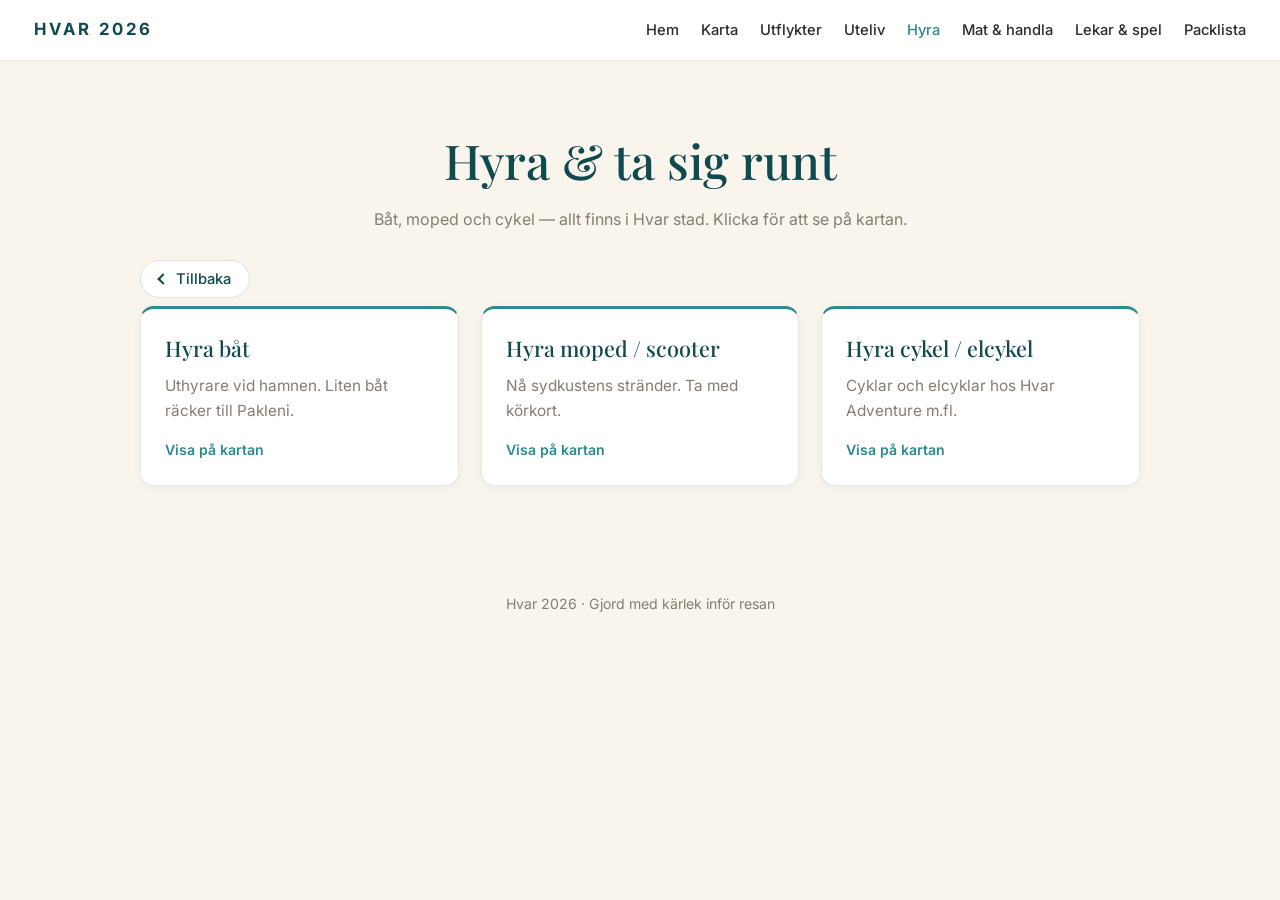
==== hyra.html @ 2abfb2a5 "Hvar 2026 – reseguide för gänget Co-Authored-By: Claude Opus 4.8 (1M context) <noreply@anthropic.com" ====
<!DOCTYPE html>
<html lang="sv">
<head>
  <meta charset="UTF-8" />
  <meta name="viewport" content="width=device-width, initial-scale=1.0" />
  <title>Hyra · Hvar 2026</title>
  <link rel="preconnect" href="https://fonts.googleapis.com">
  <link href="https://fonts.googleapis.com/css2?family=Playfair+Display:wght@400;500;600&family=Inter:wght@400;500;600&display=swap" rel="stylesheet">
  <link rel="stylesheet" href="style.css">
</head>
<body>

  <nav class="topp" data-aktiv="hyra.html"></nav>

  <div class="sidhuvud">
    <h1>Hyra &amp; ta sig runt</h1>
    <p>Båt, moped och cykel — allt finns i Hvar stad. Klicka för att se på kartan.</p>
  </div>

  <main>
    <div class="kort-grid" id="hyra"></div>
  </main>

  <footer>Hvar 2026 · Gjord med kärlek inför resan</footer>

  <script src="data.js"></script>
  <script src="app.js"></script>
  <script>renderKort(hyra, "#hyra");</script>
</body>
</html>
---- style.css ----
/* ===========================================================
   Hvar 2026 — delad stil för alla sidor
   =========================================================== */
:root {
  --sand: #faf5ec;   /* varm gräddvit sand */
  --hav:  #2b8a8f;   /* turkost hav */
  --djup: #0f4a4f;   /* djupt havsblått */
  --guld: #dd8a5c;   /* varm terrakotta (solnedgång) */
  --text: #2f2b28;   /* varm mörk */
  --mjuk: #877d6f;   /* varm mjuk grå */
}
* { box-sizing: border-box; margin: 0; padding: 0; }
html { scroll-behavior: smooth; }
body {
  font-family: "Inter", -apple-system, "Segoe UI", Roboto, sans-serif;
  color: var(--text);
  background: var(--sand);
  line-height: 1.65;
}
a { color: inherit; }

/* ---------- Toppmeny (samma på alla sidor) ---------- */
nav.topp {
  position: sticky; top: 0; z-index: 1000;
  display: flex; align-items: center; justify-content: space-between;
  gap: 20px; flex-wrap: wrap;
  padding: 16px 34px;
  background: rgba(255,255,255,0.92); backdrop-filter: blur(8px);
  border-bottom: 1px solid #ece8e0;
}
nav.topp .logo { font-weight: 700; letter-spacing: 3px; color: var(--djup); text-decoration: none; font-size: 1.05rem; }
nav.topp .lankar { display: flex; gap: 22px; flex-wrap: wrap; }
nav.topp .lankar a { color: var(--text); text-decoration: none; font-size: 0.92rem; font-weight: 500; }
nav.topp .lankar a:hover, nav.topp .lankar a.aktiv { color: var(--hav); }
nav.topp .meny-knapp { display: none; flex-direction: column; gap: 5px; background: none; border: none; cursor: pointer; padding: 6px; }
nav.topp .meny-knapp span { width: 24px; height: 2px; background: var(--djup); border-radius: 2px; }

/* ---------- Hero (startsidan) ---------- */
header.hero {
  position: relative; min-height: 92vh; overflow: hidden;
  display: flex; flex-direction: column; align-items: center; justify-content: center;
  text-align: center; color: white; padding: 70px 20px;
  background: linear-gradient(180deg, #17696e 0%, #2b8a8f 28%, #57a79c 46%, #f0b071 74%, #e2884f 100%);
}
header.hero .sol {
  position: absolute; left: 50%; top: 62%; width: 240px; height: 240px;
  transform: translate(-50%, -50%); border-radius: 50%;
  background: radial-gradient(circle, rgba(255,248,228,0.95) 0%, rgba(255,226,162,0.7) 40%, rgba(255,200,130,0) 70%);
  animation: solglod 6s ease-in-out infinite;
}
@keyframes solglod {
  0%, 100% { transform: translate(-50%,-50%) scale(1); opacity: 0.9; }
  50% { transform: translate(-50%,-50%) scale(1.09); opacity: 1; }
}
@keyframes hero-in { from { opacity: 0; transform: translateY(26px); } to { opacity: 1; transform: translateY(0); } }
header.hero h1 { animation: hero-in 1.1s cubic-bezier(.2,.7,.2,1) both; }
header.hero .ingress { animation: hero-in 1.1s cubic-bezier(.2,.7,.2,1) .18s both; }
header.hero .meta { animation: hero-in 1.1s cubic-bezier(.2,.7,.2,1) .34s both; }
header.hero .nedrakning { animation: hero-in 1.1s cubic-bezier(.2,.7,.2,1) .5s both; }
header.hero .scroll-cue {
  position: absolute; bottom: 26px; left: 50%; width: 22px; height: 22px;
  border-right: 2px solid rgba(255,255,255,0.85); border-bottom: 2px solid rgba(255,255,255,0.85);
  transform: translateX(-50%) rotate(45deg); animation: cue 1.9s ease-in-out infinite;
}
@keyframes cue {
  0%, 100% { transform: translateX(-50%) rotate(45deg) translate(0,0); opacity: 0.85; }
  50% { transform: translateX(-50%) rotate(45deg) translate(5px,5px); opacity: 0.4; }
}
header.hero::after {
  content: ""; position: absolute; inset: 0; z-index: 1;
  background: radial-gradient(130% 85% at 50% 42%, rgba(8,48,52,0.32) 0%, rgba(8,48,52,0) 58%);
}
header.hero > * { position: relative; z-index: 2; }
header.hero h1 {
  font-family: "Playfair Display", serif; font-weight: 500;
  font-size: clamp(3.4rem, 11vw, 7rem); line-height: 0.95; margin-bottom: 18px;
  text-shadow: 0 4px 30px rgba(0,0,0,0.3);
}
header.hero .ingress {
  max-width: 580px; font-size: clamp(1.05rem, 2.3vw, 1.35rem);
  text-shadow: 0 2px 14px rgba(0,0,0,0.35);
}
header.hero .meta { margin-top: 14px; font-size: 0.95rem; letter-spacing: 1px; opacity: 0.92; text-shadow: 0 1px 8px rgba(0,0,0,0.3); }
header.hero .nedrakning {
  margin-top: 28px; font-size: 1rem; background: rgba(255,255,255,0.14);
  backdrop-filter: blur(6px); border: 1px solid rgba(255,255,255,0.35);
  padding: 12px 26px; border-radius: 999px;
}
header.hero .nedrakning .antal { font-size: 1.45rem; font-weight: 700; margin: 0 3px 0 8px; }
header.hero .nedrakning .antal:first-child { margin-left: 0; }

/* ---------- Sidhuvud (undersidor) ---------- */
.sidhuvud { max-width: 1040px; margin: 0 auto; padding: 60px 20px 4px; text-align: center; }
.sidhuvud h1 { font-family: "Playfair Display", serif; font-weight: 500; font-size: clamp(2.2rem, 6vw, 3rem); color: var(--djup); }
.sidhuvud p { color: var(--mjuk); margin-top: 6px; }

/* ---------- Innehåll ---------- */
main { max-width: 1040px; margin: 0 auto; padding: 24px 20px 60px; }

/* ---------- Tillbaka-knapp ---------- */
.tillbaka {
  display: inline-flex; align-items: center; gap: 9px;
  background: #fff; border: 1px solid #e6e0d4; color: var(--djup);
  border-radius: 999px; padding: 9px 18px; font-size: 0.92rem; font-weight: 500;
  cursor: pointer; margin-bottom: 8px; font-family: inherit; transition: 0.15s;
}
.tillbaka:hover { border-color: var(--hav); color: var(--hav); }
.tillbaka .pil { width: 8px; height: 8px; border-left: 2px solid currentColor; border-bottom: 2px solid currentColor; transform: rotate(45deg); }
.grupp-rubrik {
  font-weight: 600; color: var(--hav); text-transform: uppercase;
  letter-spacing: 1.5px; font-size: 0.8rem; margin: 40px 0 16px; text-align: center;
}
.grupp-rubrik:first-child { margin-top: 8px; }

/* ---------- Kort ---------- */
.kort-grid { display: grid; grid-template-columns: repeat(auto-fit, minmax(270px, 1fr)); gap: 22px; }
.kort {
  background: white; border-radius: 14px; overflow: hidden; text-decoration: none; color: inherit;
  border: 1px solid #ece8e0; border-top: 3px solid var(--hav);
  box-shadow: 0 2px 10px rgba(0,0,0,0.05); transition: transform 0.2s, box-shadow 0.2s;
  display: flex; flex-direction: column;
}
a.kort:hover { transform: translateY(-3px); box-shadow: 0 10px 24px rgba(0,0,0,0.11); }
.kort .inner { padding: 22px 24px 24px; flex: 1; display: flex; flex-direction: column; }
.kort-typ { font-size: 0.72rem; font-weight: 600; text-transform: uppercase; letter-spacing: 1px; color: var(--guld); margin-bottom: 6px; }
.kort h3 { font-family: "Playfair Display", serif; font-weight: 500; color: var(--djup); font-size: 1.35rem; margin-bottom: 6px; }
.kort p { margin: 0; color: var(--mjuk); font-size: 0.96rem; }
.kort .lank { margin-top: 14px; color: var(--hav); font-weight: 600; font-size: 0.88rem; }
.kort.info { border-top-color: var(--guld); }

/* ---------- Startsidans meny-rutor ---------- */
.meny-grid { display: grid; grid-template-columns: repeat(auto-fit, minmax(230px, 1fr)); gap: 20px; margin-top: 8px; }

/* ---------- Boende-ruta ---------- */
.boende {
  background: linear-gradient(135deg, var(--hav), var(--djup)); color: white;
  border-radius: 18px; padding: 30px 36px; box-shadow: 0 6px 22px rgba(0,0,0,0.12);
  text-decoration: none; display: block; transition: transform 0.2s, box-shadow 0.2s; margin-top: 40px;
}
.boende:hover { transform: translateY(-3px); box-shadow: 0 16px 36px rgba(0,0,0,0.22); }
.boende h3 { font-family: "Playfair Display", serif; font-weight: 500; font-size: 1.7rem; margin-bottom: 4px; }
.boende p { opacity: 0.92; }
.boende .lank-vit { margin-top: 8px; font-size: 0.85rem; font-weight: 600; opacity: 0.95; }

/* ---------- Karta ---------- */
#karta { height: 70vh; min-height: 460px; border-radius: 18px; box-shadow: 0 5px 20px rgba(0,0,0,0.09); }
.prick-ikon span { display: block; width: 100%; height: 100%; border-radius: 50%; border: 2px solid #fff; box-shadow: 0 1px 5px rgba(0,0,0,0.45); }
.leaflet-popup-content { margin: 12px 16px !important; width: 210px !important; }
.popup-text b { font-family: "Playfair Display", serif; font-size: 1.1rem; color: var(--djup); }
.popup-text span { display: block; color: var(--mjuk); font-size: 0.85rem; margin-top: 3px; }
.kart-hint { text-align: center; color: var(--mjuk); font-size: 0.88rem; margin-top: 18px; }
.kart-teckenforklaring { display: flex; gap: 10px; flex-wrap: wrap; justify-content: center; margin-top: 10px; color: var(--mjuk); font-size: 0.9rem; }
.kart-teckenforklaring span { display: inline-flex; align-items: center; gap: 7px; cursor: pointer; padding: 7px 14px; border-radius: 999px; border: 1px solid transparent; transition: 0.15s; }
.kart-teckenforklaring span:hover { background: #fff; border-color: #e6e0d4; }
.kart-teckenforklaring span.aktiv { background: #fff; border-color: var(--hav); color: var(--djup); font-weight: 600; }
.kart-teckenforklaring i { width: 13px; height: 13px; border-radius: 50%; border: 2px solid #fff; box-shadow: 0 1px 3px rgba(0,0,0,0.3); }

/* ---------- Packlista ---------- */
ul.packlista { list-style: none; display: grid; grid-template-columns: repeat(auto-fill, minmax(230px, 1fr)); gap: 10px; max-width: 820px; margin: 0 auto; }
ul.packlista li { background: white; padding: 14px 16px; border-radius: 12px; box-shadow: 0 2px 8px rgba(0,0,0,0.06); display: flex; align-items: center; gap: 12px; }
ul.packlista input { width: 20px; height: 20px; cursor: pointer; accent-color: var(--hav); flex-shrink: 0; }
ul.packlista label { cursor: pointer; }
ul.packlista input:checked + label { text-decoration: line-through; opacity: 0.42; }

/* ---------- Matlag-hjul ---------- */
.matlag { background: white; border: 1px solid #ece8e0; border-radius: 14px; padding: 24px 26px; max-width: 760px; margin: 0 auto; }
.matlag p { color: var(--mjuk); margin-bottom: 18px; }
.matlag p b { color: var(--text); }
.hjul { display: flex; gap: 14px; align-items: center; flex-wrap: wrap; }
.hjul-namn { flex: 1; min-width: 220px; font-family: "Playfair Display", serif; font-size: 1.5rem; color: var(--djup); background: var(--sand); border-radius: 10px; padding: 14px 18px; text-align: center; }
.hjul button { background: var(--hav); color: white; border: none; border-radius: 10px; padding: 14px 28px; font-size: 1rem; font-weight: 600; cursor: pointer; transition: background 0.15s; }
.hjul button:hover { background: var(--djup); }
.hjul button:disabled { opacity: 0.6; cursor: default; }

/* ---------- Inköpslista ---------- */
.inkop { max-width: 640px; margin: 0 auto; }
.inkop-form { display: flex; gap: 10px; margin-bottom: 16px; }
.inkop-form input { flex: 1; padding: 13px 16px; border: 1px solid #dcd7cd; border-radius: 10px; font-size: 1rem; font-family: inherit; }
.inkop-form input:focus { outline: none; border-color: var(--hav); }
.inkop-form button { background: var(--hav); color: white; border: none; border-radius: 10px; padding: 0 22px; font-weight: 600; cursor: pointer; }
.inkop-form button:hover { background: var(--djup); }
.inkop-lista { list-style: none; }
.inkop-lista li { display: flex; align-items: center; gap: 12px; background: white; border: 1px solid #ece8e0; border-radius: 10px; padding: 12px 14px; margin-bottom: 8px; }
.inkop-lista input[type=checkbox] { width: 20px; height: 20px; accent-color: var(--hav); cursor: pointer; flex-shrink: 0; }
.inkop-lista label { flex: 1; }
.inkop-lista label.klar { text-decoration: line-through; opacity: 0.45; }
.inkop-lista .bort { background: none; border: none; color: #c0392b; font-size: 1.4rem; line-height: 1; cursor: pointer; padding: 0 6px; }
.inkop-info { color: var(--mjuk); font-size: 0.85rem; margin-top: 14px; }

/* ---------- Sidfot ---------- */
footer { text-align: center; padding: 46px 20px; color: var(--mjuk); font-size: 0.88rem; }

@media (max-width: 760px) {
  nav.topp { padding: 14px 18px; }
  nav.topp .meny-knapp { display: flex; }
  nav.topp .lankar {
    display: none; width: 100%; flex-basis: 100%;
    flex-direction: column; gap: 0; padding-top: 8px;
  }
  nav.topp.open .lankar { display: flex; }
  nav.topp .lankar a { padding: 12px 4px; font-size: 1.05rem; border-top: 1px solid #efe9de; }
}
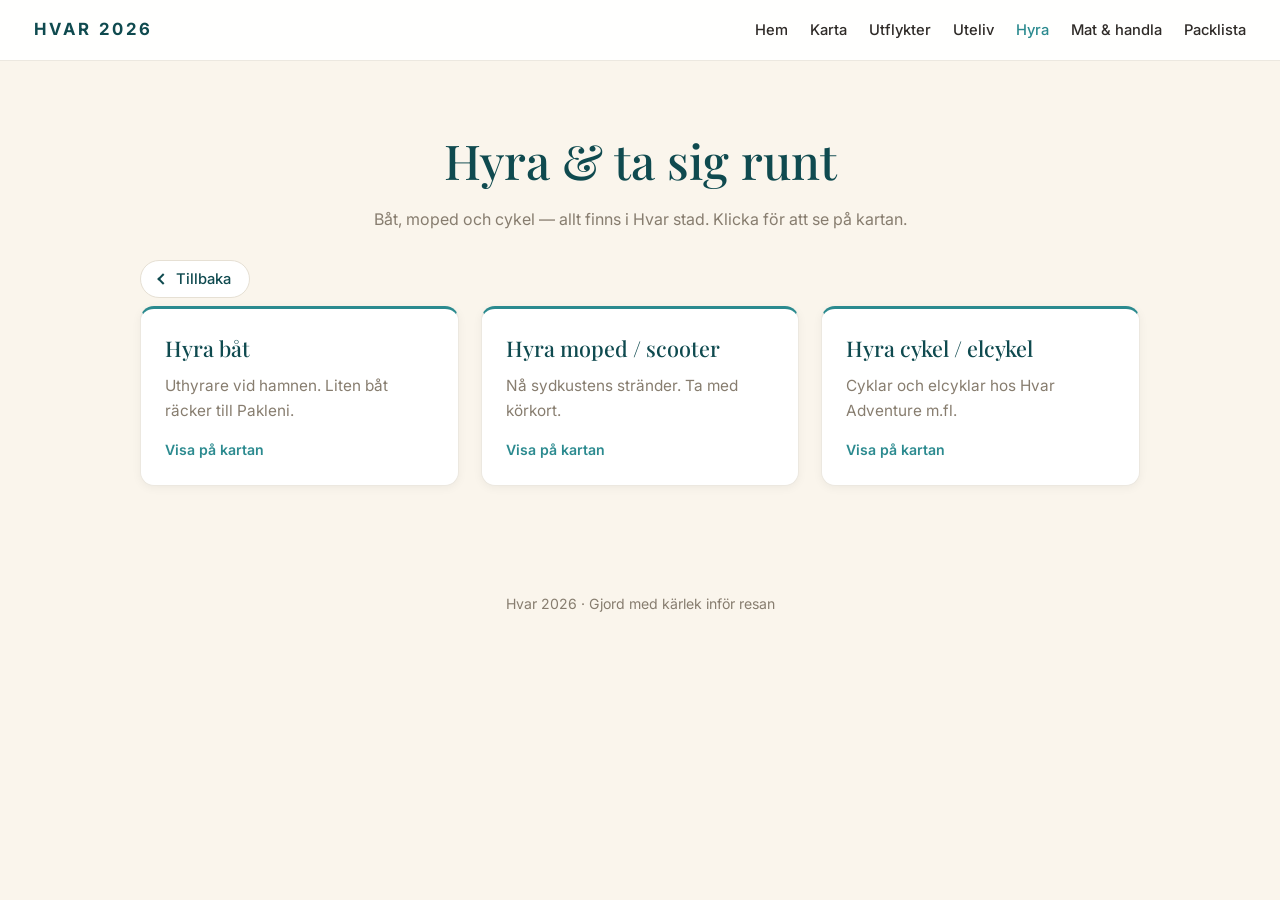
==== commit 3563e3f4: "Cache-brytare pa delade filer (v2) Co-Authored-By: Claude Opus 4.8 (1M context) <noreply@anthropic.c" ====
--- a/hyra.html
+++ b/hyra.html
@@ -6,7 +6,7 @@
   <title>Hyra · Hvar 2026</title>
   <link rel="preconnect" href="https://fonts.googleapis.com">
   <link href="https://fonts.googleapis.com/css2?family=Playfair+Display:wght@400;500;600&family=Inter:wght@400;500;600&display=swap" rel="stylesheet">
-  <link rel="stylesheet" href="style.css">
+  <link rel="stylesheet" href="style.css?v=2">
 </head>
 <body>
 
@@ -23,8 +23,8 @@
 
   <footer>Hvar 2026 · Gjord med kärlek inför resan</footer>
 
-  <script src="data.js"></script>
-  <script src="app.js"></script>
+  <script src="data.js?v=2"></script>
+  <script src="app.js?v=2"></script>
   <script>renderKort(hyra, "#hyra");</script>
 </body>
 </html>
--- a/style.css
+++ b/style.css
@@ -125,8 +125,13 @@
 .kort-typ { font-size: 0.72rem; font-weight: 600; text-transform: uppercase; letter-spacing: 1px; color: var(--guld); margin-bottom: 6px; }
 .kort h3 { font-family: "Playfair Display", serif; font-weight: 500; color: var(--djup); font-size: 1.35rem; margin-bottom: 6px; }
 .kort p { margin: 0; color: var(--mjuk); font-size: 0.96rem; }
-.kort .lank { margin-top: 14px; color: var(--hav); font-weight: 600; font-size: 0.88rem; }
+.kort-lankar { margin-top: 14px; display: flex; gap: 18px; flex-wrap: wrap; }
+.kort .lank { color: var(--hav); font-weight: 600; font-size: 0.88rem; }
+.kort .boka { color: var(--guld); font-weight: 600; font-size: 0.88rem; cursor: pointer; }
+.kort .boka:hover { text-decoration: underline; }
 .kort.info { border-top-color: var(--guld); }
+.popup-lank { display: inline-block; margin-top: 8px; margin-right: 14px; color: var(--guld); font-weight: 600; font-size: 0.85rem; text-decoration: none; }
+.popup-lank:hover { text-decoration: underline; }
 
 /* ---------- Startsidans meny-rutor ---------- */
 .meny-grid { display: grid; grid-template-columns: repeat(auto-fit, minmax(230px, 1fr)); gap: 20px; margin-top: 8px; }
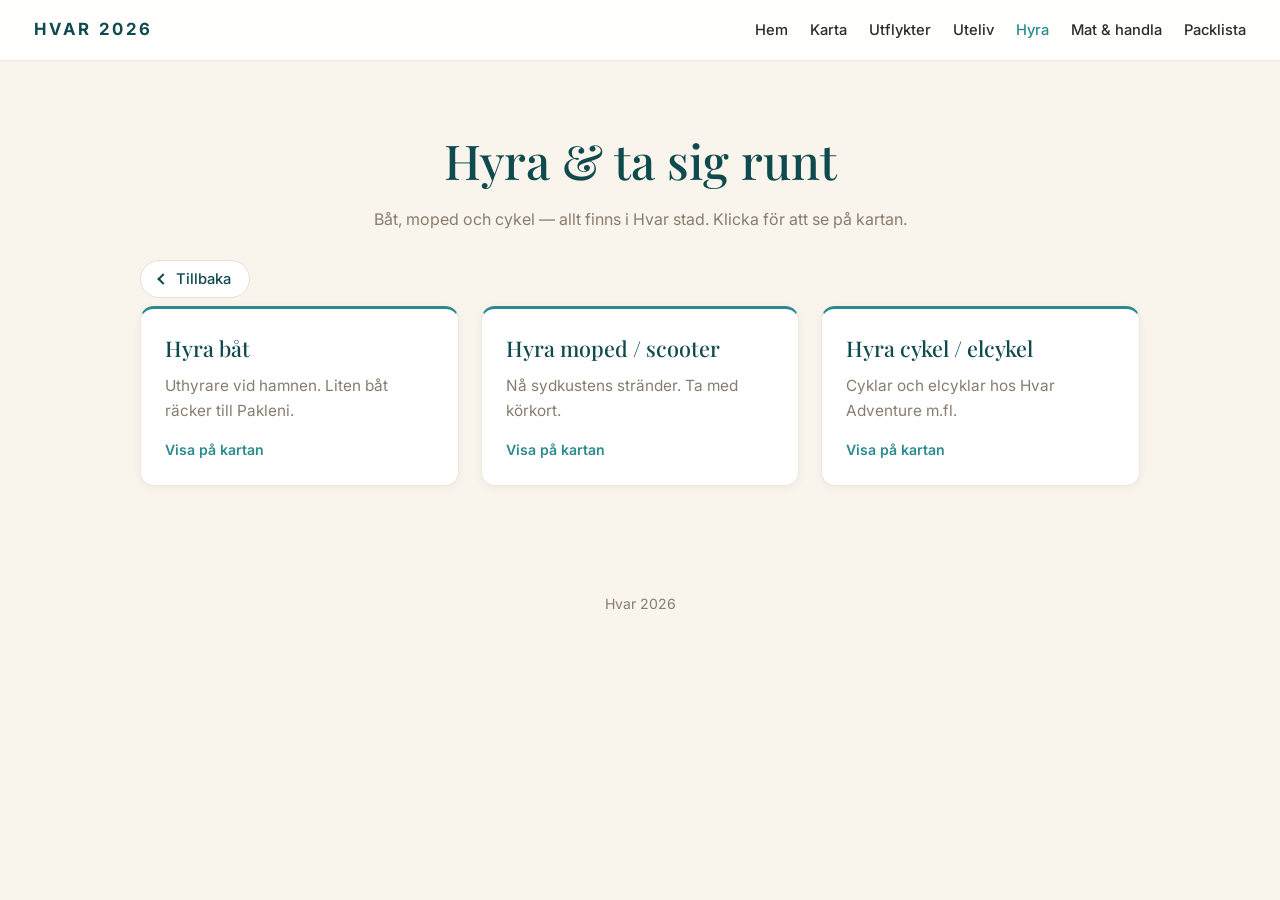
==== commit ea64f18f: "Ta bort sidfotstext Co-Authored-By: Claude Opus 4.8 (1M context) <noreply@anthropic.com>" ====
--- a/hyra.html
+++ b/hyra.html
@@ -21,7 +21,7 @@
     <div class="kort-grid" id="hyra"></div>
   </main>
 
-  <footer>Hvar 2026 · Gjord med kärlek inför resan</footer>
+  <footer>Hvar 2026</footer>
 
   <script src="data.js?v=2"></script>
   <script src="app.js?v=2"></script>
